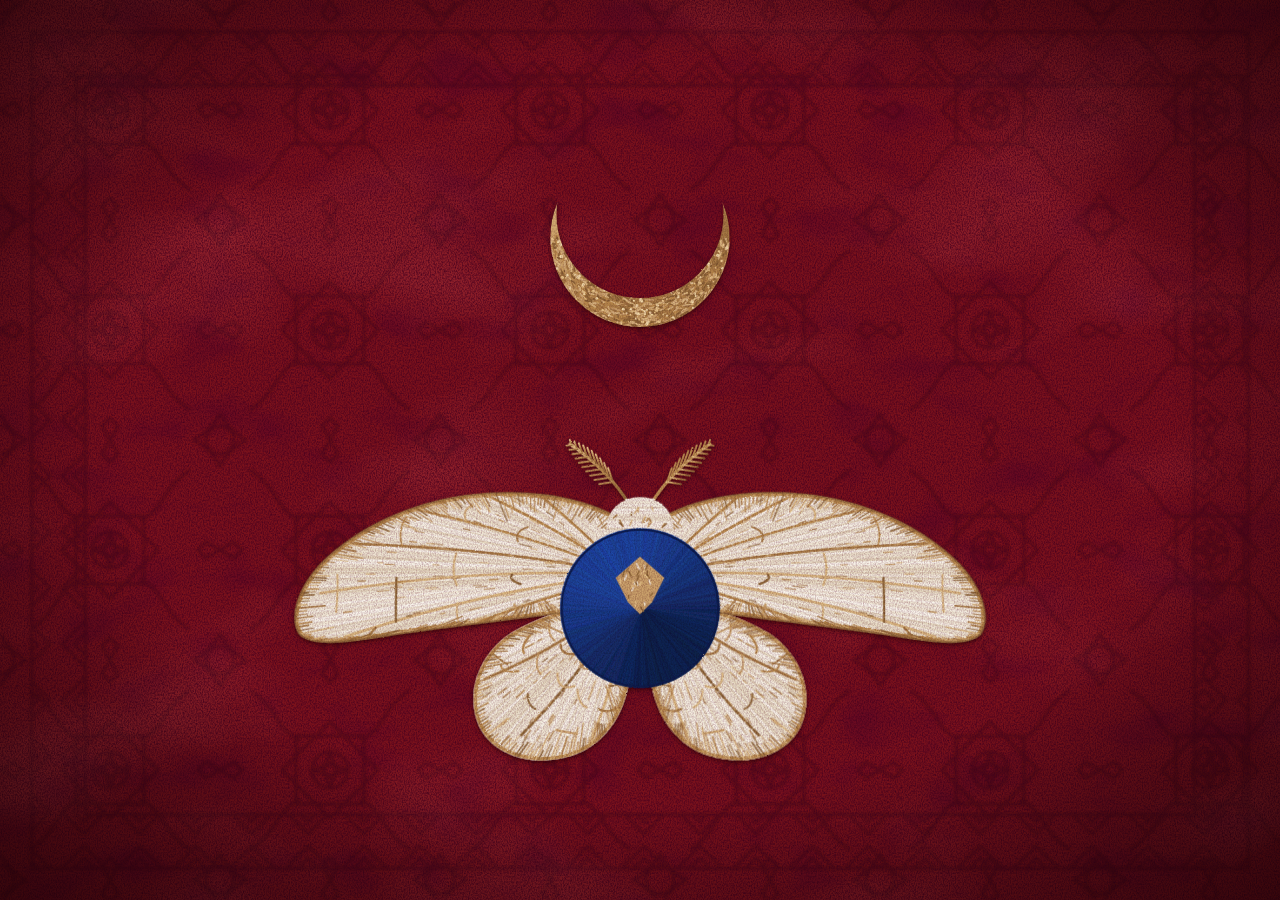
==== index.html @ 3aa11468 "Velvet moth page: embroidered moth and crescent on Persian velvet" ====
<!doctype html>
<html lang="en">
<head>
  <meta charset="utf-8">
  <meta name="viewport" content="width=device-width, initial-scale=1">
  <title>Velvet Moth</title>
  <link rel="stylesheet" href="style.css">
</head>
<body>
  <!-- Velvet carpet: pile noise, crushed-velvet mottling, tone-on-tone Persian pattern and border -->
  <svg class="carpet" id="carpet" aria-hidden="true">
    <defs>
      <filter id="pile" x="0" y="0" width="100%" height="100%">
        <feTurbulence type="fractalNoise" baseFrequency="0.85 0.55" numOctaves="3" seed="4"/>
        <feColorMatrix values="0 0 0 0 0.10
                               0 0 0 0 0.00
                               0 0 0 0 0.02
                               0 0 0 -1.6 1.05"/>
      </filter>
      <filter id="sheen" x="0" y="0" width="100%" height="100%">
        <feTurbulence type="fractalNoise" baseFrequency="0.0035 0.006" numOctaves="4" seed="11"/>
        <feColorMatrix values="0 0 0 0 0.85
                               0 0 0 0 0.14
                               0 0 0 0 0.16
                               1.4 0 0 0 -0.7"/>
      </filter>
      <filter id="crush" x="0" y="0" width="100%" height="100%">
        <feTurbulence type="fractalNoise" baseFrequency="0.012 0.02" numOctaves="3" seed="23"/>
        <feColorMatrix values="0 0 0 0 0.08
                               0 0 0 0 0
                               0 0 0 0 0.02
                               0 1.4 0 0 -0.75"/>
      </filter>
      <!-- Pressed, tone-on-tone pattern: slightly darker than the pile, softened edges -->
      <filter id="pressed">
        <feGaussianBlur stdDeviation="1.4"/>
      </filter>

      <pattern id="persian" width="220" height="220" patternUnits="userSpaceOnUse">
        <g fill="none" stroke="#2a0207" stroke-width="3" stroke-linejoin="round">
          <!-- eight-pointed star medallion -->
          <g transform="translate(110 110)">
            <rect x="-34" y="-34" width="68" height="68"/>
            <rect x="-34" y="-34" width="68" height="68" transform="rotate(45)"/>
            <circle r="18"/>
            <path d="M0 -18 L6 0 L0 18 L-6 0 Z M-18 0 L0 6 L18 0 L0 -6 Z"/>
          </g>
          <!-- corner rosettes shared with neighbouring tiles -->
          <g id="rosette">
            <circle r="14"/>
            <path d="M0 -26 Q9 -9 26 0 Q9 9 0 26 Q-9 9 -26 0 Q-9 -9 0 -26 Z"/>
          </g>
          <use href="#rosette" x="220"/>
          <use href="#rosette" y="220"/>
          <use href="#rosette" x="220" y="220"/>
          <!-- arabesque vines linking star to rosettes -->
          <path d="M30 30 C 60 50, 55 70, 80 80 M190 30 C 160 50, 165 70, 140 80
                   M30 190 C 60 170, 55 150, 80 140 M190 190 C 160 170, 165 150, 140 140"/>
          <path d="M110 0 l-8 14 l8 8 l8 -8 Z M110 220 l-8 -14 l8 -8 l8 8 Z
                   M0 110 l14 -8 l8 8 l-8 8 Z M220 110 l-14 -8 l-8 8 l8 8 Z"/>
        </g>
      </pattern>

      <pattern id="borderMotif" width="56" height="56" patternUnits="userSpaceOnUse">
        <g fill="none" stroke="#2a0207" stroke-width="2.6">
          <path d="M28 6 L50 28 L28 50 L6 28 Z"/>
          <path d="M28 18 L38 28 L28 38 L18 28 Z"/>
        </g>
      </pattern>

      <radialGradient id="vignette" cx="50%" cy="48%" r="75%">
        <stop offset="55%" stop-color="#000" stop-opacity="0"/>
        <stop offset="100%" stop-color="#140003" stop-opacity="0.7"/>
      </radialGradient>
    </defs>

    <rect width="100%" height="100%" fill="#7a111b"/>
    <rect width="100%" height="100%" filter="url(#crush)"/>
    <g filter="url(#pressed)" opacity="0.38">
      <rect width="100%" height="100%" fill="url(#persian)"/>
      <g id="border">
        <rect id="bandOuter" fill="none" stroke="#2a0207" stroke-width="3"/>
        <rect id="bandInner" fill="none" stroke="#2a0207" stroke-width="3"/>
        <path id="bandFill" fill="url(#borderMotif)" fill-rule="evenodd"/>
      </g>
    </g>
    <rect width="100%" height="100%" filter="url(#sheen)" opacity="0.4"/>
    <rect width="100%" height="100%" filter="url(#pile)"/>
    <rect width="100%" height="100%" fill="url(#vignette)"/>
  </svg>

  <main>
    <svg class="motif" id="motif" viewBox="0 0 1000 1000" role="img" aria-label="An embroidered white moth with gold outlines and a dark blue disk, beneath a gold crescent moon">
      <defs>
        <!-- Raised embroidery: stitches sit proud of the velvet and catch a little light -->
        <filter id="thread" x="-10%" y="-10%" width="120%" height="120%">
          <feTurbulence type="fractalNoise" baseFrequency="0.9" numOctaves="2" seed="3" result="n"/>
          <feDisplacementMap in="SourceGraphic" in2="n" scale="2.2" result="d"/>
          <feGaussianBlur in="d" stdDeviation="0.35" result="soft"/>
          <feDropShadow in="soft" dx="0" dy="2.5" stdDeviation="2.5" flood-color="#200005" flood-opacity="0.65"/>
        </filter>
        <filter id="ragged" x="-5%" y="-5%" width="110%" height="110%">
          <feTurbulence type="fractalNoise" baseFrequency="0.25" numOctaves="2" seed="8" result="n"/>
          <feDisplacementMap in="SourceGraphic" in2="n" scale="5"/>
        </filter>

        <path id="foreR" d="M512 600 C 560 565, 640 548, 730 560 C 800 570, 870 600, 920 650
                             C 950 682, 962 720, 948 742 C 930 760, 880 752, 820 742
                             C 740 730, 660 722, 590 712 C 548 705, 520 690, 512 660 Z"/>
        <path id="hindR" d="M515 690 C 560 700, 620 712, 668 740 C 712 768, 730 820, 712 862
                             C 694 902, 640 918, 590 902 C 548 888, 524 852, 516 812
                             C 510 776, 510 730, 515 690 Z"/>
        <clipPath id="clipFore"><use href="#foreR"/></clipPath>
        <clipPath id="clipHind"><use href="#hindR"/></clipPath>

        <radialGradient id="satinBlue" cx="50%" cy="38%" r="60%">
          <stop offset="0%" stop-color="#2b4fa8"/>
          <stop offset="60%" stop-color="#16348a"/>
          <stop offset="100%" stop-color="#0c1f5c"/>
        </radialGradient>
        <linearGradient id="gold" x1="0" y1="0" x2="1" y2="1">
          <stop offset="0%" stop-color="#e6c48a"/>
          <stop offset="50%" stop-color="#b98a4e"/>
          <stop offset="100%" stop-color="#8a6236"/>
        </linearGradient>
        <mask id="crescentMask">
          <circle cx="500" cy="220" r="118" fill="#fff"/>
          <circle cx="500" cy="190" r="110" fill="#000"/>
        </mask>
      </defs>

      <!-- crescent moon -->
      <g filter="url(#thread)">
        <g mask="url(#crescentMask)" id="crescent">
          <circle cx="500" cy="220" r="118" fill="url(#gold)"/>
        </g>
      </g>

      <!-- moth -->
      <g filter="url(#thread)" id="moth">
        <g id="antennae" fill="none" stroke="url(#gold)" stroke-linecap="round"></g>
        <g id="wingR"></g>
        <use href="#wingR" transform="translate(1000 0) scale(-1 1)"/>
        <!-- thorax / head -->
        <ellipse cx="500" cy="602" rx="44" ry="40" fill="#efe6d6"/>
        <g id="thoraxStitches"></g>
        <!-- blue disk -->
        <g id="disk"></g>
      </g>
    </svg>
  </main>

  <!-- Fine pile laid over everything so the embroidery sits in the velvet, not on top of it -->
  <svg class="pile-over" aria-hidden="true">
    <rect width="100%" height="100%" filter="url(#pile)" opacity="0.35"/>
  </svg>

  <script src="moth.js"></script>
</body>
</html>
---- style.css ----
:root {
  --velvet: #7a111b;
}

* { box-sizing: border-box; }

html, body {
  margin: 0;
  height: 100%;
  background: var(--velvet);
  overflow: hidden;
}

.carpet,
.pile-over {
  position: fixed;
  inset: 0;
  width: 100%;
  height: 100%;
  display: block;
}

.pile-over {
  pointer-events: none;
  mix-blend-mode: multiply;
}

main {
  position: relative;
  height: 100%;
  display: grid;
  place-items: center;
  padding: 16px;
}

.motif {
  width: min(88vmin, 760px);
  height: auto;
  overflow: visible;
}
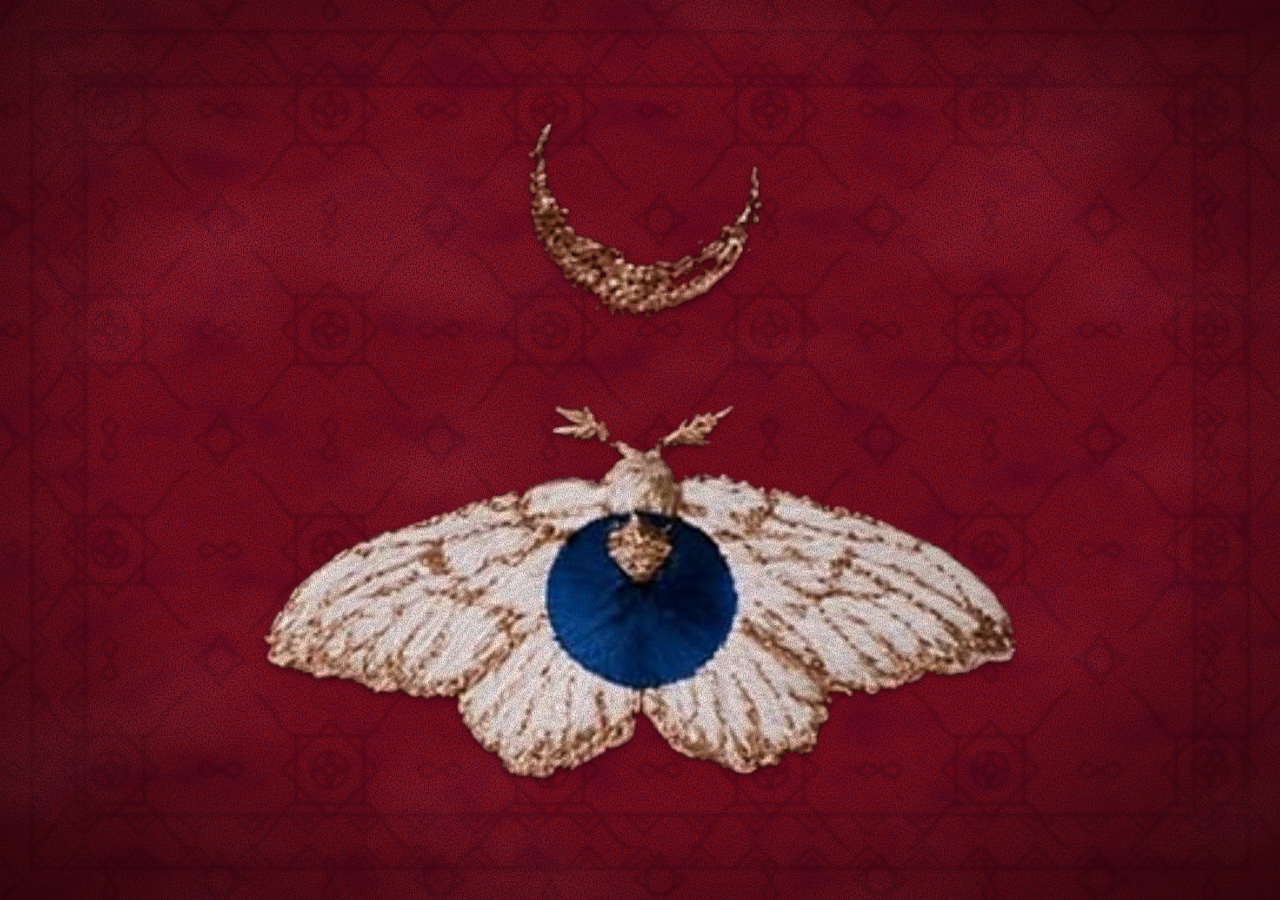
==== commit ae729b5f: "Use the moth and crescent cut from the reference photo" ====
--- a/index.html
+++ b/index.html
@@ -90,64 +90,8 @@
   </svg>
 
   <main>
-    <svg class="motif" id="motif" viewBox="0 0 1000 1000" role="img" aria-label="An embroidered white moth with gold outlines and a dark blue disk, beneath a gold crescent moon">
-      <defs>
-        <!-- Raised embroidery: stitches sit proud of the velvet and catch a little light -->
-        <filter id="thread" x="-10%" y="-10%" width="120%" height="120%">
-          <feTurbulence type="fractalNoise" baseFrequency="0.9" numOctaves="2" seed="3" result="n"/>
-          <feDisplacementMap in="SourceGraphic" in2="n" scale="2.2" result="d"/>
-          <feGaussianBlur in="d" stdDeviation="0.35" result="soft"/>
-          <feDropShadow in="soft" dx="0" dy="2.5" stdDeviation="2.5" flood-color="#200005" flood-opacity="0.65"/>
-        </filter>
-        <filter id="ragged" x="-5%" y="-5%" width="110%" height="110%">
-          <feTurbulence type="fractalNoise" baseFrequency="0.25" numOctaves="2" seed="8" result="n"/>
-          <feDisplacementMap in="SourceGraphic" in2="n" scale="5"/>
-        </filter>
-
-        <path id="foreR" d="M512 600 C 560 565, 640 548, 730 560 C 800 570, 870 600, 920 650
-                             C 950 682, 962 720, 948 742 C 930 760, 880 752, 820 742
-                             C 740 730, 660 722, 590 712 C 548 705, 520 690, 512 660 Z"/>
-        <path id="hindR" d="M515 690 C 560 700, 620 712, 668 740 C 712 768, 730 820, 712 862
-                             C 694 902, 640 918, 590 902 C 548 888, 524 852, 516 812
-                             C 510 776, 510 730, 515 690 Z"/>
-        <clipPath id="clipFore"><use href="#foreR"/></clipPath>
-        <clipPath id="clipHind"><use href="#hindR"/></clipPath>
-
-        <radialGradient id="satinBlue" cx="50%" cy="38%" r="60%">
-          <stop offset="0%" stop-color="#2b4fa8"/>
-          <stop offset="60%" stop-color="#16348a"/>
-          <stop offset="100%" stop-color="#0c1f5c"/>
-        </radialGradient>
-        <linearGradient id="gold" x1="0" y1="0" x2="1" y2="1">
-          <stop offset="0%" stop-color="#e6c48a"/>
-          <stop offset="50%" stop-color="#b98a4e"/>
-          <stop offset="100%" stop-color="#8a6236"/>
-        </linearGradient>
-        <mask id="crescentMask">
-          <circle cx="500" cy="220" r="118" fill="#fff"/>
-          <circle cx="500" cy="190" r="110" fill="#000"/>
-        </mask>
-      </defs>
-
-      <!-- crescent moon -->
-      <g filter="url(#thread)">
-        <g mask="url(#crescentMask)" id="crescent">
-          <circle cx="500" cy="220" r="118" fill="url(#gold)"/>
-        </g>
-      </g>
-
-      <!-- moth -->
-      <g filter="url(#thread)" id="moth">
-        <g id="antennae" fill="none" stroke="url(#gold)" stroke-linecap="round"></g>
-        <g id="wingR"></g>
-        <use href="#wingR" transform="translate(1000 0) scale(-1 1)"/>
-        <!-- thorax / head -->
-        <ellipse cx="500" cy="602" rx="44" ry="40" fill="#efe6d6"/>
-        <g id="thoraxStitches"></g>
-        <!-- blue disk -->
-        <g id="disk"></g>
-      </g>
-    </svg>
+    <img class="motif" src="moth.png" width="950" height="830"
+         alt="An embroidered white moth with gold outlines and a dark blue disk, beneath a gold crescent moon">
   </main>
 
   <!-- Fine pile laid over everything so the embroidery sits in the velvet, not on top of it -->
@@ -155,6 +99,6 @@
     <rect width="100%" height="100%" filter="url(#pile)" opacity="0.35"/>
   </svg>
 
-  <script src="moth.js"></script>
+  <script src="carpet.js"></script>
 </body>
 </html>
--- a/style.css
+++ b/style.css
@@ -34,7 +34,8 @@
 }
 
 .motif {
-  width: min(88vmin, 760px);
+  width: min(86vmin, 760px);
   height: auto;
-  overflow: visible;
+  /* the embroidery sits slightly proud of the pile */
+  filter: drop-shadow(0 3px 3px rgb(32 0 5 / 0.55));
 }
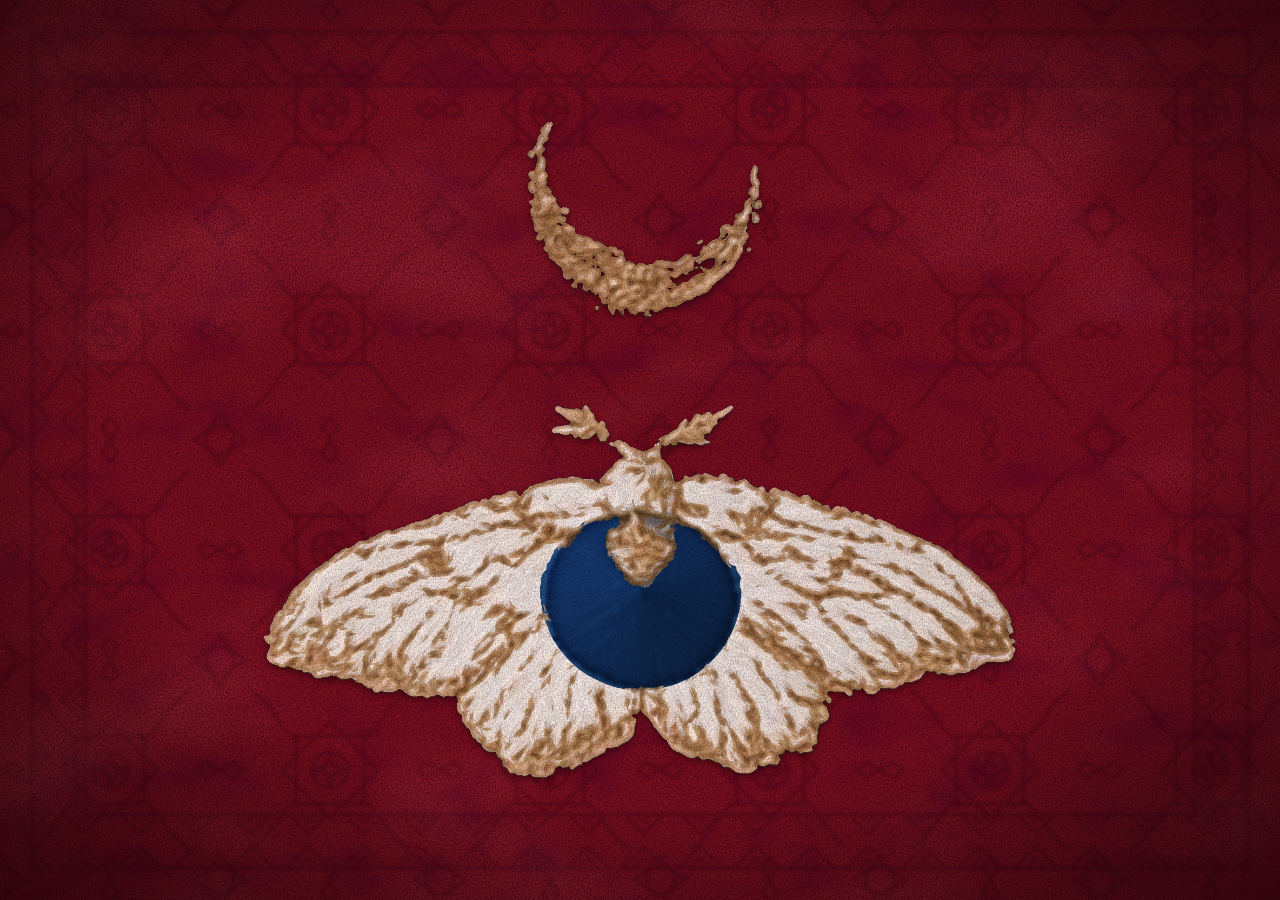
==== commit 09125805: "Re-stitch the photo moth as a resolution-independent SVG Stitches take their colour and angle from t" ====
--- a/index.html
+++ b/index.html
@@ -90,7 +90,7 @@
   </svg>
 
   <main>
-    <img class="motif" src="moth.png" width="950" height="830"
+    <img class="motif" src="moth.svg" width="950" height="830"
          alt="An embroidered white moth with gold outlines and a dark blue disk, beneath a gold crescent moon">
   </main>
 
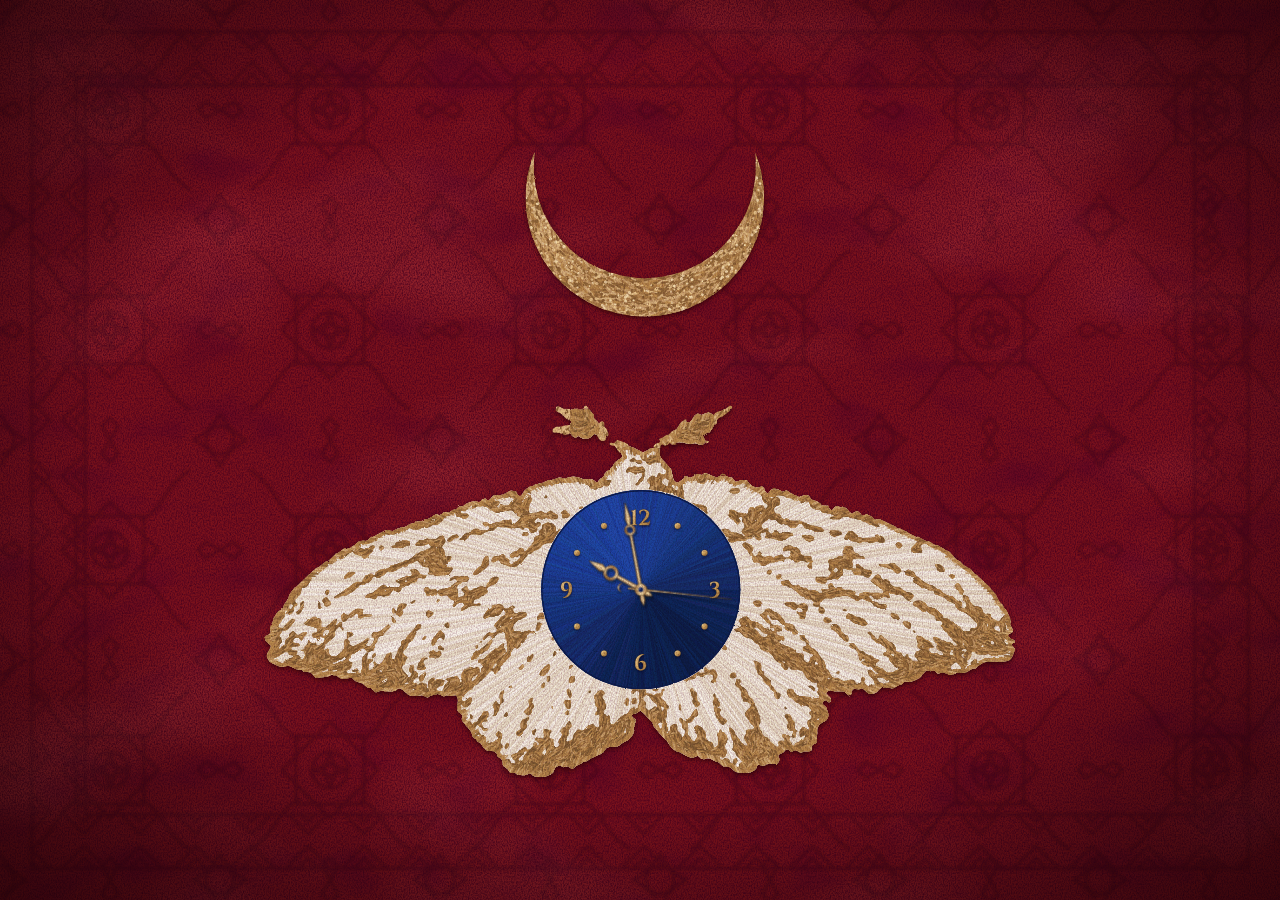
==== commit 98e0a9a0: "Turn the blue disk into a clock running on the device's local time Drops the gold diamond. Gold nume" ====
--- a/index.html
+++ b/index.html
@@ -4,6 +4,9 @@
   <meta charset="utf-8">
   <meta name="viewport" content="width=device-width, initial-scale=1">
   <title>Velvet Moth</title>
+  <link rel="preconnect" href="https://fonts.googleapis.com">
+  <link rel="preconnect" href="https://fonts.gstatic.com" crossorigin>
+  <link rel="stylesheet" href="https://fonts.googleapis.com/css2?family=Cinzel:wght@600&display=swap">
   <link rel="stylesheet" href="style.css">
 </head>
 <body>
@@ -90,8 +93,76 @@
   </svg>
 
   <main>
-    <img class="motif" src="moth.svg" width="950" height="830"
-         alt="An embroidered white moth with gold outlines and a dark blue disk, beneath a gold crescent moon">
+    <div class="motif-wrap">
+      <img class="motif" src="moth.svg" width="950" height="830"
+           alt="An embroidered white moth with gold outlines and a dark blue disk, beneath a gold crescent moon">
+
+      <!-- Clock on the blue disk. Same coordinate space as moth.svg; the disk is centred at
+           (476, 589.5) with radius 124 (printed by tools/build_moth.py). -->
+      <svg class="clock" viewBox="0 0 950 830" role="img" aria-label="Clock">
+        <defs>
+          <linearGradient id="clockGold" x1="0" y1="0" x2="1" y2="1">
+            <stop offset="0%" stop-color="#f3dca6"/>
+            <stop offset="45%" stop-color="#d2a85f"/>
+            <stop offset="100%" stop-color="#8a6236"/>
+          </linearGradient>
+          <linearGradient id="handGold" x1="0" y1="0" x2="1" y2="0">
+            <stop offset="0%" stop-color="#9a6e38"/>
+            <stop offset="50%" stop-color="#f6e2b0"/>
+            <stop offset="100%" stop-color="#b98a4e"/>
+          </linearGradient>
+          <!-- numerals and dots are stitched like the rest of the embroidery -->
+          <filter id="stitched" x="-20%" y="-20%" width="140%" height="140%">
+            <feTurbulence type="fractalNoise" baseFrequency="0.9" numOctaves="2" seed="5" result="n"/>
+            <feDisplacementMap in="SourceGraphic" in2="n" scale="1.4" result="d"/>
+            <feDropShadow in="d" dx="0" dy="1.5" stdDeviation="1.2" flood-color="#030a24" flood-opacity="0.7"/>
+          </filter>
+          <!-- hands are polished metal, lifted off the disk -->
+          <filter id="lifted" x="-50%" y="-20%" width="200%" height="140%">
+            <feDropShadow dx="1.5" dy="3" stdDeviation="1.6" flood-color="#020818" flood-opacity="0.6"/>
+          </filter>
+        </defs>
+
+        <g transform="translate(476 589.5)">
+          <g class="dial" filter="url(#stitched)" fill="url(#clockGold)" stroke="#5a3d1c" stroke-width="0.6"
+             paint-order="stroke" font-family="Cinzel, Georgia, serif" font-weight="600" text-anchor="middle">
+            <text x="0" y="-81" font-size="27">12</text>
+            <text x="93" y="9.5" font-size="27">3</text>
+            <text x="0" y="101" font-size="27">6</text>
+            <text x="-93" y="9.5" font-size="27">9</text>
+            <g id="dots"></g>
+          </g>
+
+          <g fill="url(#handGold)" stroke="#5a3d1c" stroke-width="0.7" stroke-linejoin="round" filter="url(#lifted)">
+            <!-- hour: Breguet-style, an open moon ring below a lance tip -->
+            <g id="hourHand">
+              <path d="M0 16 L3.2 10 L2.6 4 L1.9 -35 L-1.9 -35 L-2.6 4 L-3.2 10 Z"/>
+              <circle cy="-43" r="7.6" fill="none" stroke="url(#handGold)" stroke-width="3.4"/>
+              <circle cy="-43" r="9.3" fill="none" stroke="#5a3d1c" stroke-width="0.5"/>
+              <circle cy="-43" r="5.9" fill="none" stroke="#5a3d1c" stroke-width="0.5"/>
+              <path d="M0 -74 L4.6 -57 L1.5 -50.6 L-1.5 -50.6 L-4.6 -57 Z"/>
+            </g>
+            <!-- minute: longer and finer, the same moon ring -->
+            <g id="minuteHand">
+              <path d="M0 20 L2.6 13 L2 4 L1.3 -70 L-1.3 -70 L-2 4 L-2.6 13 Z"/>
+              <circle cy="-76" r="5.4" fill="none" stroke="url(#handGold)" stroke-width="2.6"/>
+              <circle cy="-76" r="6.8" fill="none" stroke="#5a3d1c" stroke-width="0.45"/>
+              <circle cy="-76" r="4" fill="none" stroke="#5a3d1c" stroke-width="0.45"/>
+              <path d="M0 -110 L3.4 -90 L1.1 -81.6 L-1.1 -81.6 L-3.4 -90 Z"/>
+            </g>
+            <!-- second: a fine needle with a crescent counterweight -->
+            <g id="secondHand">
+              <path d="M0 -114 L0.9 -10 L0.9 16 L-0.9 16 L-0.9 -10 Z" stroke-width="0.4"/>
+              <path d="M-5.2 20 A5.6 5.6 0 0 0 5.2 20 A4.6 4.6 0 0 1 -5.2 20 Z" transform="translate(0 4)" stroke-width="0.4"/>
+            </g>
+            <!-- centre cap: a gold boss with a sapphire set in it -->
+            <circle r="7.5"/>
+            <circle r="3.4" fill="#0c1f5c" stroke="#e6c48a" stroke-width="0.8"/>
+            <circle cx="-1" cy="-1.1" r="0.9" fill="#9fb4ff" stroke="none"/>
+          </g>
+        </g>
+      </svg>
+    </div>
   </main>
 
   <!-- Fine pile laid over everything so the embroidery sits in the velvet, not on top of it -->
@@ -100,5 +171,6 @@
   </svg>
 
   <script src="carpet.js"></script>
+  <script src="clock.js"></script>
 </body>
 </html>
--- a/style.css
+++ b/style.css
@@ -33,9 +33,21 @@
   padding: 16px;
 }
 
+.motif-wrap {
+  position: relative;
+  width: min(86vmin, 760px);
+}
+
 .motif {
-  width: min(86vmin, 760px);
+  display: block;
+  width: 100%;
   height: auto;
-  /* the embroidery sits slightly proud of the pile */
-  filter: drop-shadow(0 3px 3px rgb(32 0 5 / 0.55));
 }
+
+.clock {
+  position: absolute;
+  inset: 0;
+  width: 100%;
+  height: 100%;
+  overflow: visible;
+}
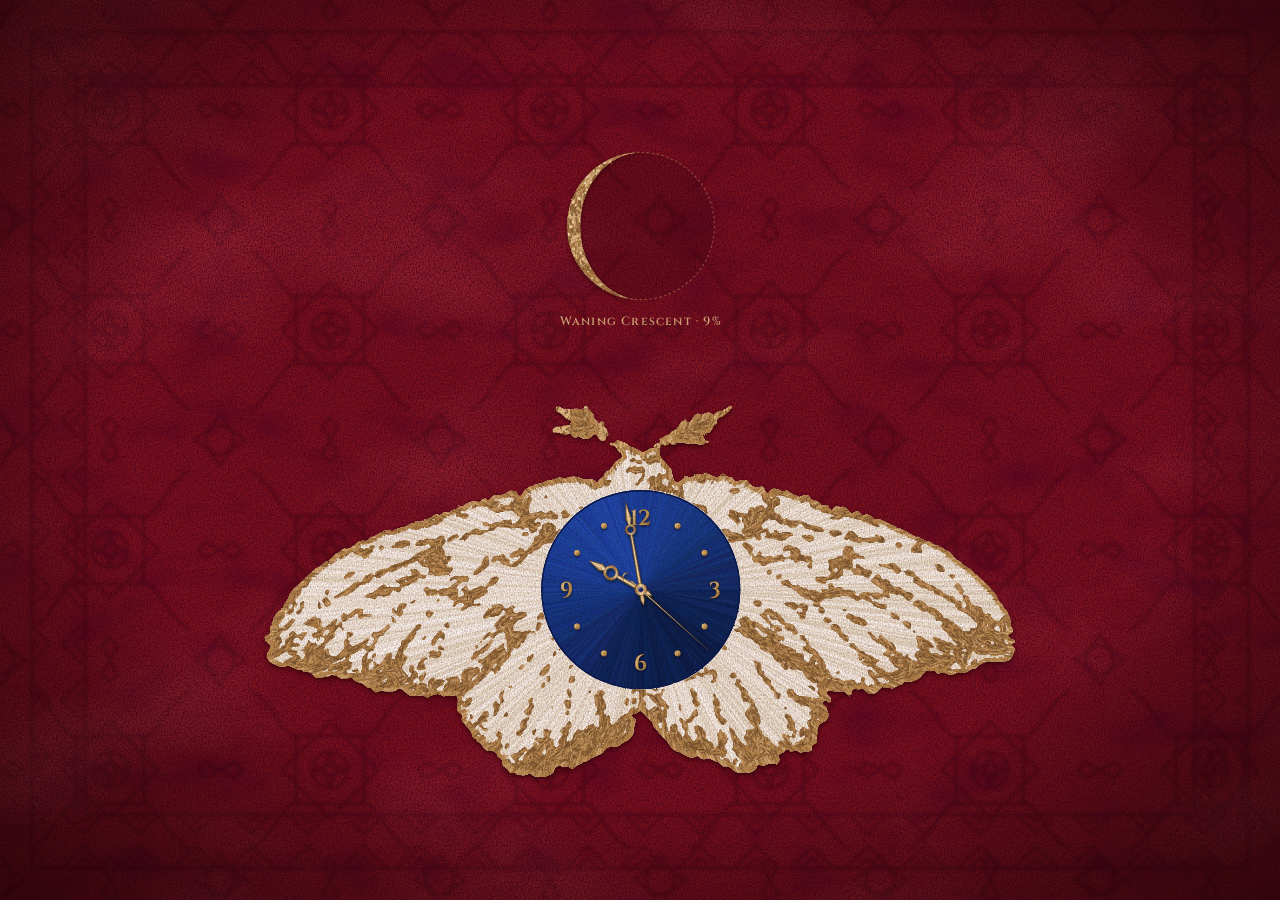
==== commit d9ce1804: "Replace the static crescent with a live moon Phase and orientation are calculated on the device (low" ====
--- a/index.html
+++ b/index.html
@@ -95,7 +95,38 @@
   <main>
     <div class="motif-wrap">
       <img class="motif" src="moth.svg" width="950" height="830"
-           alt="An embroidered white moth with gold outlines and a dark blue disk, beneath a gold crescent moon">
+           alt="An embroidered white moth with gold outlines and a dark blue disk">
+
+      <!-- Live moon above the moth, drawn by moon.js (centre 476,135, radius 92 in moth.svg's space) -->
+      <svg class="moon-sky" viewBox="0 0 950 830" role="img" aria-label="Moon">
+        <defs>
+          <linearGradient id="moonGold" x1="0" y1="0" x2="1" y2="1">
+            <stop offset="0%" stop-color="#e6c48a"/>
+            <stop offset="50%" stop-color="#b98a4e"/>
+            <stop offset="100%" stop-color="#8a6236"/>
+          </linearGradient>
+          <filter id="moonThread" x="-10%" y="-10%" width="120%" height="120%">
+            <feTurbulence type="fractalNoise" baseFrequency="0.9" numOctaves="2" seed="3" result="n"/>
+            <feDisplacementMap in="SourceGraphic" in2="n" scale="2.2" result="d"/>
+            <feGaussianBlur in="d" stdDeviation="0.35" result="soft"/>
+            <feDropShadow in="soft" dx="0" dy="2.5" stdDeviation="2.5" flood-color="#200005" flood-opacity="0.65"/>
+          </filter>
+          <clipPath id="moonLitClip"><path id="moonLit"/></clipPath>
+        </defs>
+        <g transform="translate(476 135)">
+          <!-- the unlit part: a faint stitched outline so the moon never vanishes -->
+          <circle r="92" fill="#3a0610" fill-opacity="0.22" stroke="#c9a06a" stroke-opacity="0.45"
+                  stroke-width="1.4" stroke-dasharray="3.2 3"/>
+          <g filter="url(#moonThread)">
+            <g clip-path="url(#moonLitClip)" stroke-linecap="round">
+              <circle r="92" fill="url(#moonGold)"/>
+              <g id="moonStitches"></g>
+            </g>
+          </g>
+          <text id="moonLabel" y="124" text-anchor="middle" font-family="Cinzel, Georgia, serif" font-weight="600"
+                font-size="15" letter-spacing="1.5" fill="#e6c48a" fill-opacity="0.85"></text>
+        </g>
+      </svg>
 
       <!-- Clock on the blue disk. Same coordinate space as moth.svg; the disk is centred at
            (476, 589.5) with radius 124 (printed by tools/build_moth.py). -->
@@ -172,5 +203,7 @@
 
   <script src="carpet.js"></script>
   <script src="clock.js"></script>
+  <script src="moonphase.js"></script>
+  <script src="moon.js"></script>
 </body>
 </html>
--- a/style.css
+++ b/style.css
@@ -44,7 +44,8 @@
   height: auto;
 }
 
-.clock {
+.clock,
+.moon-sky {
   position: absolute;
   inset: 0;
   width: 100%;
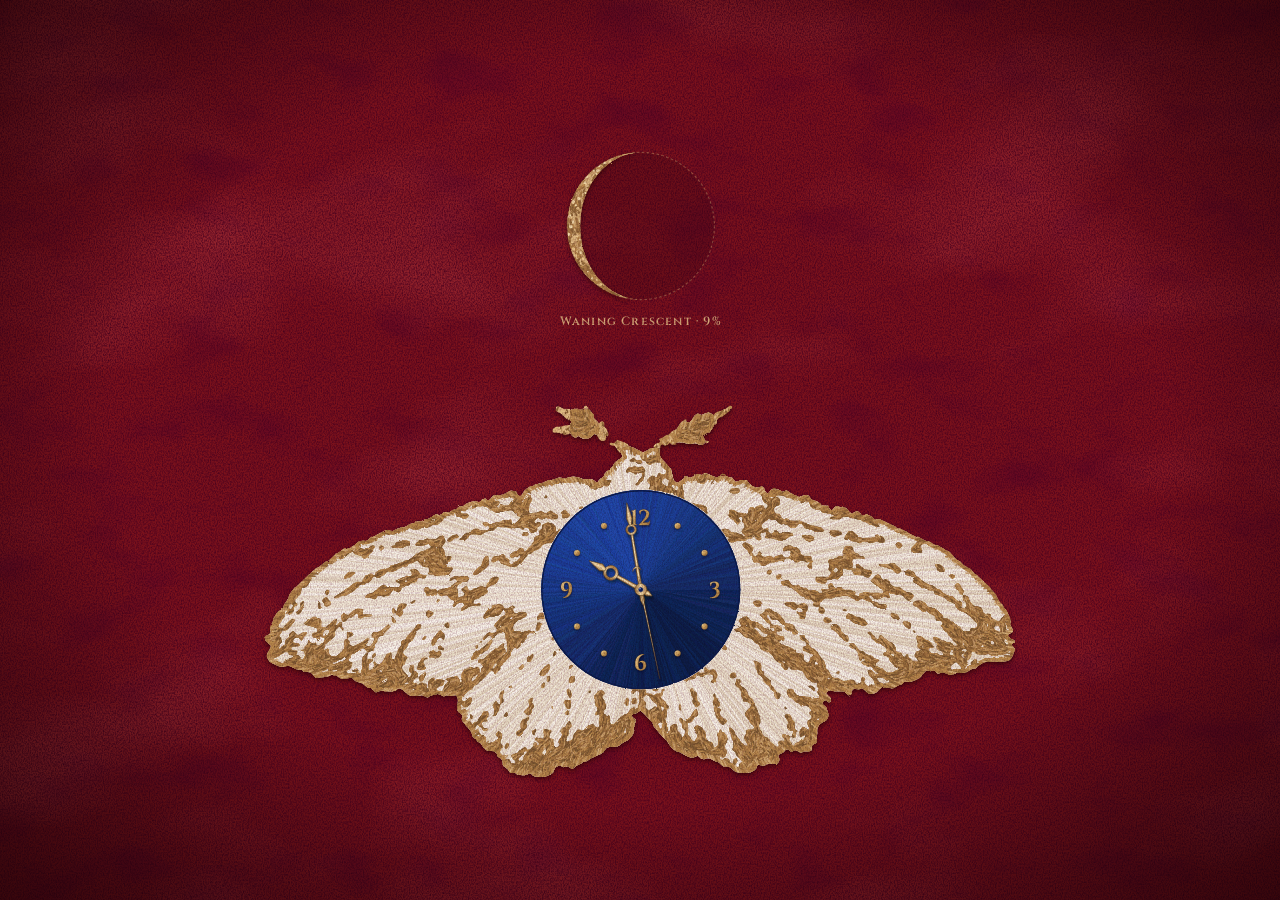
==== commit 3b899ec1: "Plain red velvet background: drop the Persian pattern and border" ====
--- a/index.html
+++ b/index.html
@@ -10,7 +10,7 @@
   <link rel="stylesheet" href="style.css">
 </head>
 <body>
-  <!-- Velvet carpet: pile noise, crushed-velvet mottling, tone-on-tone Persian pattern and border -->
+  <!-- Velvet: pile noise, crushed-velvet mottling, sheen and a soft vignette -->
   <svg class="carpet" id="carpet" aria-hidden="true">
     <defs>
       <filter id="pile" x="0" y="0" width="100%" height="100%">
@@ -34,43 +34,6 @@
                                0 0 0 0 0.02
                                0 1.4 0 0 -0.75"/>
       </filter>
-      <!-- Pressed, tone-on-tone pattern: slightly darker than the pile, softened edges -->
-      <filter id="pressed">
-        <feGaussianBlur stdDeviation="1.4"/>
-      </filter>
-
-      <pattern id="persian" width="220" height="220" patternUnits="userSpaceOnUse">
-        <g fill="none" stroke="#2a0207" stroke-width="3" stroke-linejoin="round">
-          <!-- eight-pointed star medallion -->
-          <g transform="translate(110 110)">
-            <rect x="-34" y="-34" width="68" height="68"/>
-            <rect x="-34" y="-34" width="68" height="68" transform="rotate(45)"/>
-            <circle r="18"/>
-            <path d="M0 -18 L6 0 L0 18 L-6 0 Z M-18 0 L0 6 L18 0 L0 -6 Z"/>
-          </g>
-          <!-- corner rosettes shared with neighbouring tiles -->
-          <g id="rosette">
-            <circle r="14"/>
-            <path d="M0 -26 Q9 -9 26 0 Q9 9 0 26 Q-9 9 -26 0 Q-9 -9 0 -26 Z"/>
-          </g>
-          <use href="#rosette" x="220"/>
-          <use href="#rosette" y="220"/>
-          <use href="#rosette" x="220" y="220"/>
-          <!-- arabesque vines linking star to rosettes -->
-          <path d="M30 30 C 60 50, 55 70, 80 80 M190 30 C 160 50, 165 70, 140 80
-                   M30 190 C 60 170, 55 150, 80 140 M190 190 C 160 170, 165 150, 140 140"/>
-          <path d="M110 0 l-8 14 l8 8 l8 -8 Z M110 220 l-8 -14 l8 -8 l8 8 Z
-                   M0 110 l14 -8 l8 8 l-8 8 Z M220 110 l-14 -8 l-8 8 l8 8 Z"/>
-        </g>
-      </pattern>
-
-      <pattern id="borderMotif" width="56" height="56" patternUnits="userSpaceOnUse">
-        <g fill="none" stroke="#2a0207" stroke-width="2.6">
-          <path d="M28 6 L50 28 L28 50 L6 28 Z"/>
-          <path d="M28 18 L38 28 L28 38 L18 28 Z"/>
-        </g>
-      </pattern>
-
       <radialGradient id="vignette" cx="50%" cy="48%" r="75%">
         <stop offset="55%" stop-color="#000" stop-opacity="0"/>
         <stop offset="100%" stop-color="#140003" stop-opacity="0.7"/>
@@ -79,14 +42,6 @@
 
     <rect width="100%" height="100%" fill="#7a111b"/>
     <rect width="100%" height="100%" filter="url(#crush)"/>
-    <g filter="url(#pressed)" opacity="0.38">
-      <rect width="100%" height="100%" fill="url(#persian)"/>
-      <g id="border">
-        <rect id="bandOuter" fill="none" stroke="#2a0207" stroke-width="3"/>
-        <rect id="bandInner" fill="none" stroke="#2a0207" stroke-width="3"/>
-        <path id="bandFill" fill="url(#borderMotif)" fill-rule="evenodd"/>
-      </g>
-    </g>
     <rect width="100%" height="100%" filter="url(#sheen)" opacity="0.4"/>
     <rect width="100%" height="100%" filter="url(#pile)"/>
     <rect width="100%" height="100%" fill="url(#vignette)"/>
@@ -201,7 +156,6 @@
     <rect width="100%" height="100%" filter="url(#pile)" opacity="0.35"/>
   </svg>
 
-  <script src="carpet.js"></script>
   <script src="clock.js"></script>
   <script src="moonphase.js"></script>
   <script src="moon.js"></script>
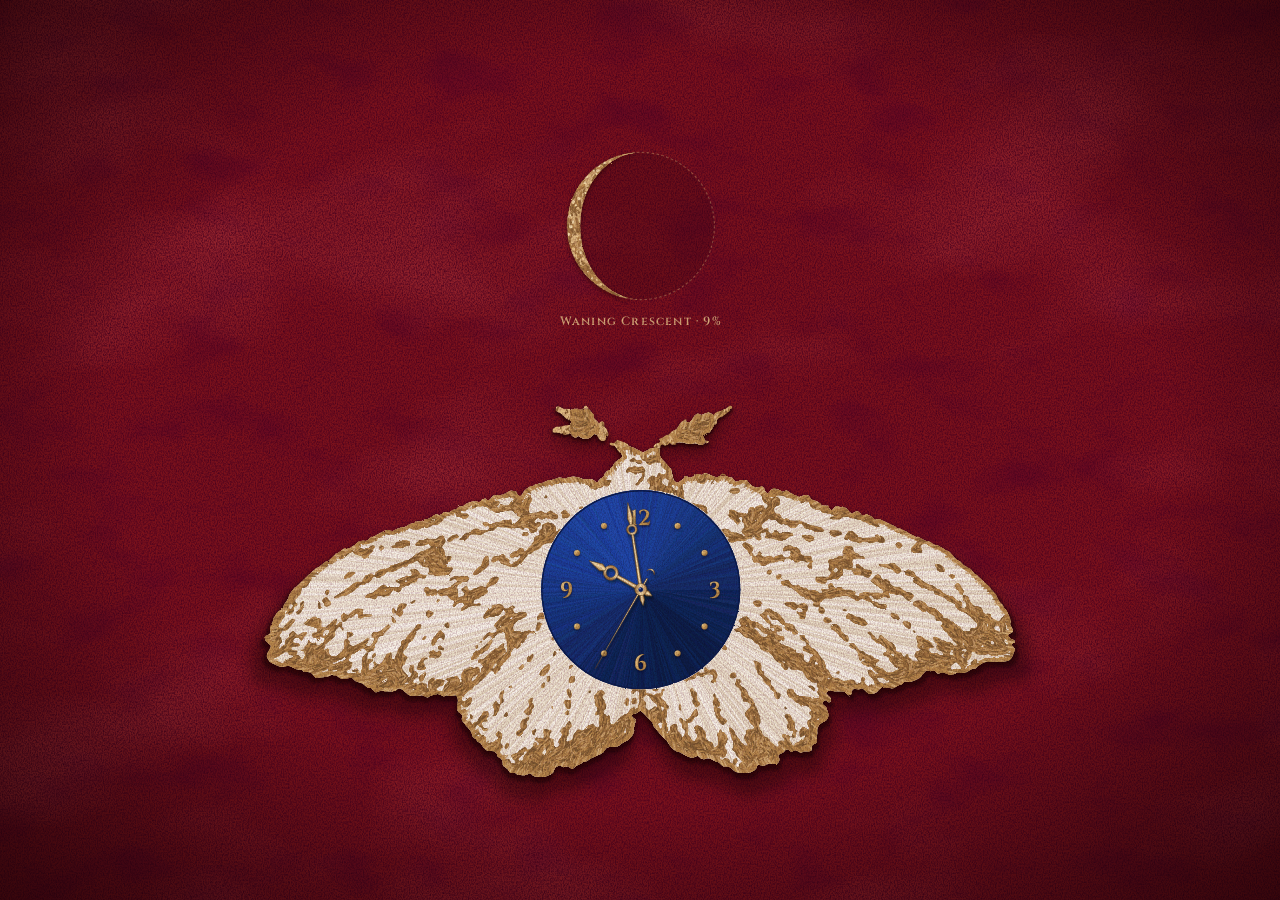
==== commit 2c303308: "Cast a soft shadow under the moth from the moon's position The silhouette is projected away from the" ====
--- a/index.html
+++ b/index.html
@@ -49,6 +49,8 @@
 
   <main>
     <div class="motif-wrap">
+      <!-- shadow cast by the moon; moon.js deepens it as the moon gets brighter -->
+      <img class="moth-shadow" src="moth-shadow.svg" width="950" height="830" alt="">
       <img class="motif" src="moth.svg" width="950" height="830"
            alt="An embroidered white moth with gold outlines and a dark blue disk">
 
--- a/style.css
+++ b/style.css
@@ -38,7 +38,20 @@
   width: min(86vmin, 760px);
 }
 
+.moth-shadow {
+  /* moth-shadow.svg has 60 units of padding around moth.svg's 950 x 830 */
+  position: absolute;
+  left: calc(-60 / 950 * 100%);
+  top: calc(-60 / 830 * 100%);
+  width: calc(1070 / 950 * 100%);
+  height: auto;
+  mix-blend-mode: multiply;
+  opacity: var(--moonlight, 0.85);
+  transition: opacity 2s ease;
+}
+
 .motif {
+  position: relative;
   display: block;
   width: 100%;
   height: auto;
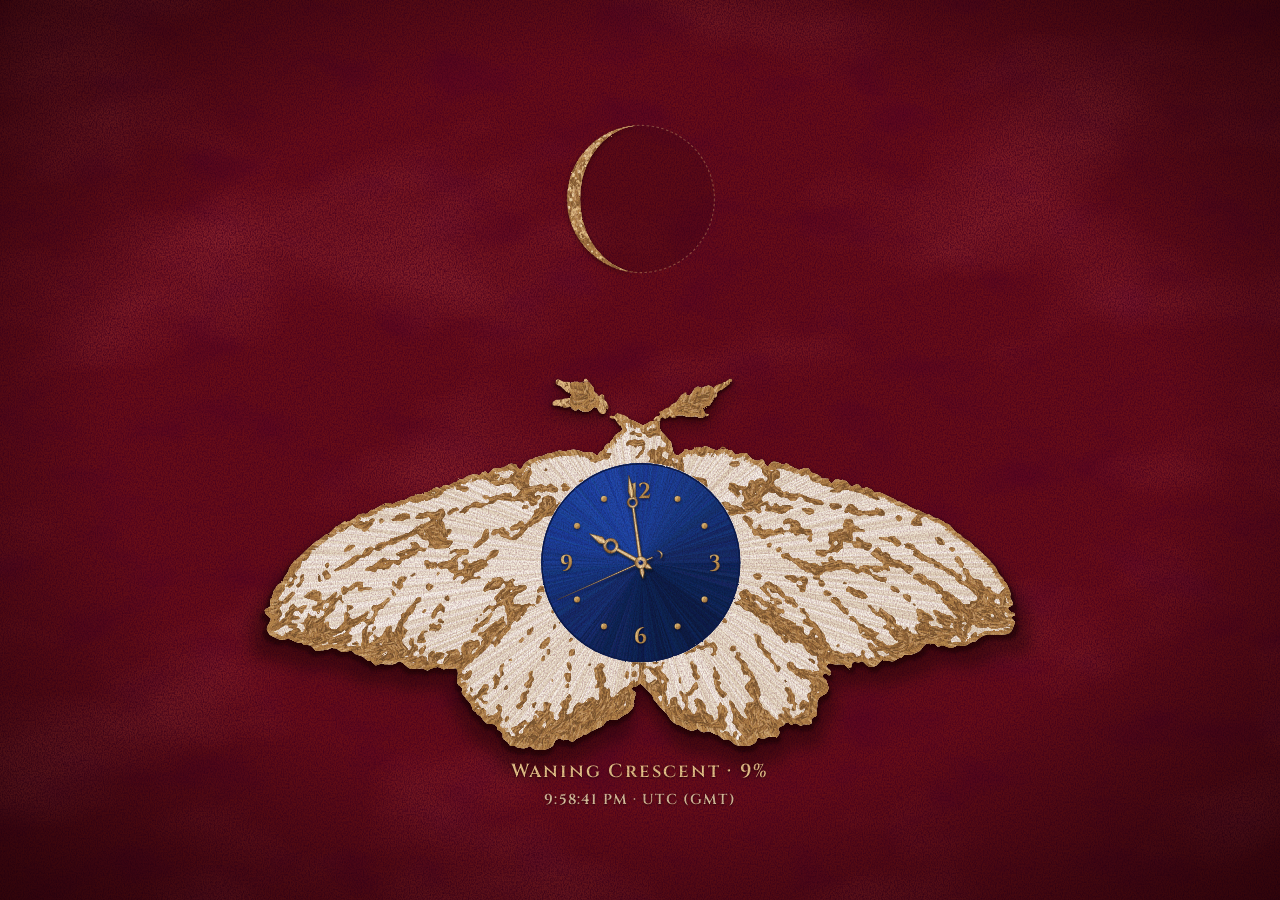
==== commit 01f80483: "Caption under the moth with moon phase and live local time; darker velvet" ====
--- a/index.html
+++ b/index.html
@@ -40,7 +40,7 @@
       </radialGradient>
     </defs>
 
-    <rect width="100%" height="100%" fill="#7a111b"/>
+    <rect width="100%" height="100%" fill="#680d17"/>
     <rect width="100%" height="100%" filter="url(#crush)"/>
     <rect width="100%" height="100%" filter="url(#sheen)" opacity="0.4"/>
     <rect width="100%" height="100%" filter="url(#pile)"/>
@@ -54,7 +54,8 @@
       <img class="motif" src="moth.svg" width="950" height="830"
            alt="An embroidered white moth with gold outlines and a dark blue disk">
 
-      <!-- Live moon above the moth, drawn by moon.js (centre 476,135, radius 92 in moth.svg's space) -->
+      <!-- Live moon above the moth, drawn by moon.js (centre 476,135, radius 92 in moth.svg's space);
+           its phase name is in the caption below the moth -->
       <svg class="moon-sky" viewBox="0 0 950 830" role="img" aria-label="Moon">
         <defs>
           <linearGradient id="moonGold" x1="0" y1="0" x2="1" y2="1">
@@ -80,8 +81,6 @@
               <g id="moonStitches"></g>
             </g>
           </g>
-          <text id="moonLabel" y="124" text-anchor="middle" font-family="Cinzel, Georgia, serif" font-weight="600"
-                font-size="15" letter-spacing="1.5" fill="#e6c48a" fill-opacity="0.85"></text>
         </g>
       </svg>
 
@@ -151,6 +150,11 @@
         </g>
       </svg>
     </div>
+
+    <p class="caption">
+      <span id="moonLabel" class="caption-moon"></span>
+      <span id="localTime" class="caption-time"></span>
+    </p>
   </main>
 
   <!-- Fine pile laid over everything so the embroidery sits in the velvet, not on top of it -->
--- a/style.css
+++ b/style.css
@@ -1,5 +1,5 @@
 :root {
-  --velvet: #7a111b;
+  --velvet: #680d17;
 }
 
 * { box-sizing: border-box; }
@@ -28,14 +28,43 @@
 main {
   position: relative;
   height: 100%;
-  display: grid;
-  place-items: center;
+  display: flex;
+  flex-direction: column;
+  align-items: center;
+  justify-content: center;
   padding: 16px;
 }
 
 .motif-wrap {
   position: relative;
-  width: min(86vmin, 760px);
+  /* leave room under the moth for the caption on short screens */
+  width: min(86vmin, 760px, calc((100vh - 140px) * 950 / 830));
+}
+
+.caption {
+  position: relative;
+  margin: 4px 0 0;
+  display: flex;
+  flex-direction: column;
+  align-items: center;
+  gap: 6px;
+  font-family: Cinzel, Georgia, serif;
+  font-weight: 600;
+  color: #e6c48a;
+  text-align: center;
+  text-shadow: 0 1px 2px rgb(32 0 5 / 0.7);
+}
+
+.caption-moon {
+  font-size: clamp(15px, 2.1vmin, 19px);
+  letter-spacing: 0.1em;
+}
+
+.caption-time {
+  font-size: clamp(12px, 1.6vmin, 15px);
+  letter-spacing: 0.08em;
+  color: #d9c4a0;
+  font-variant-numeric: tabular-nums; /* digits don't jiggle as the seconds change */
 }
 
 .moth-shadow {
